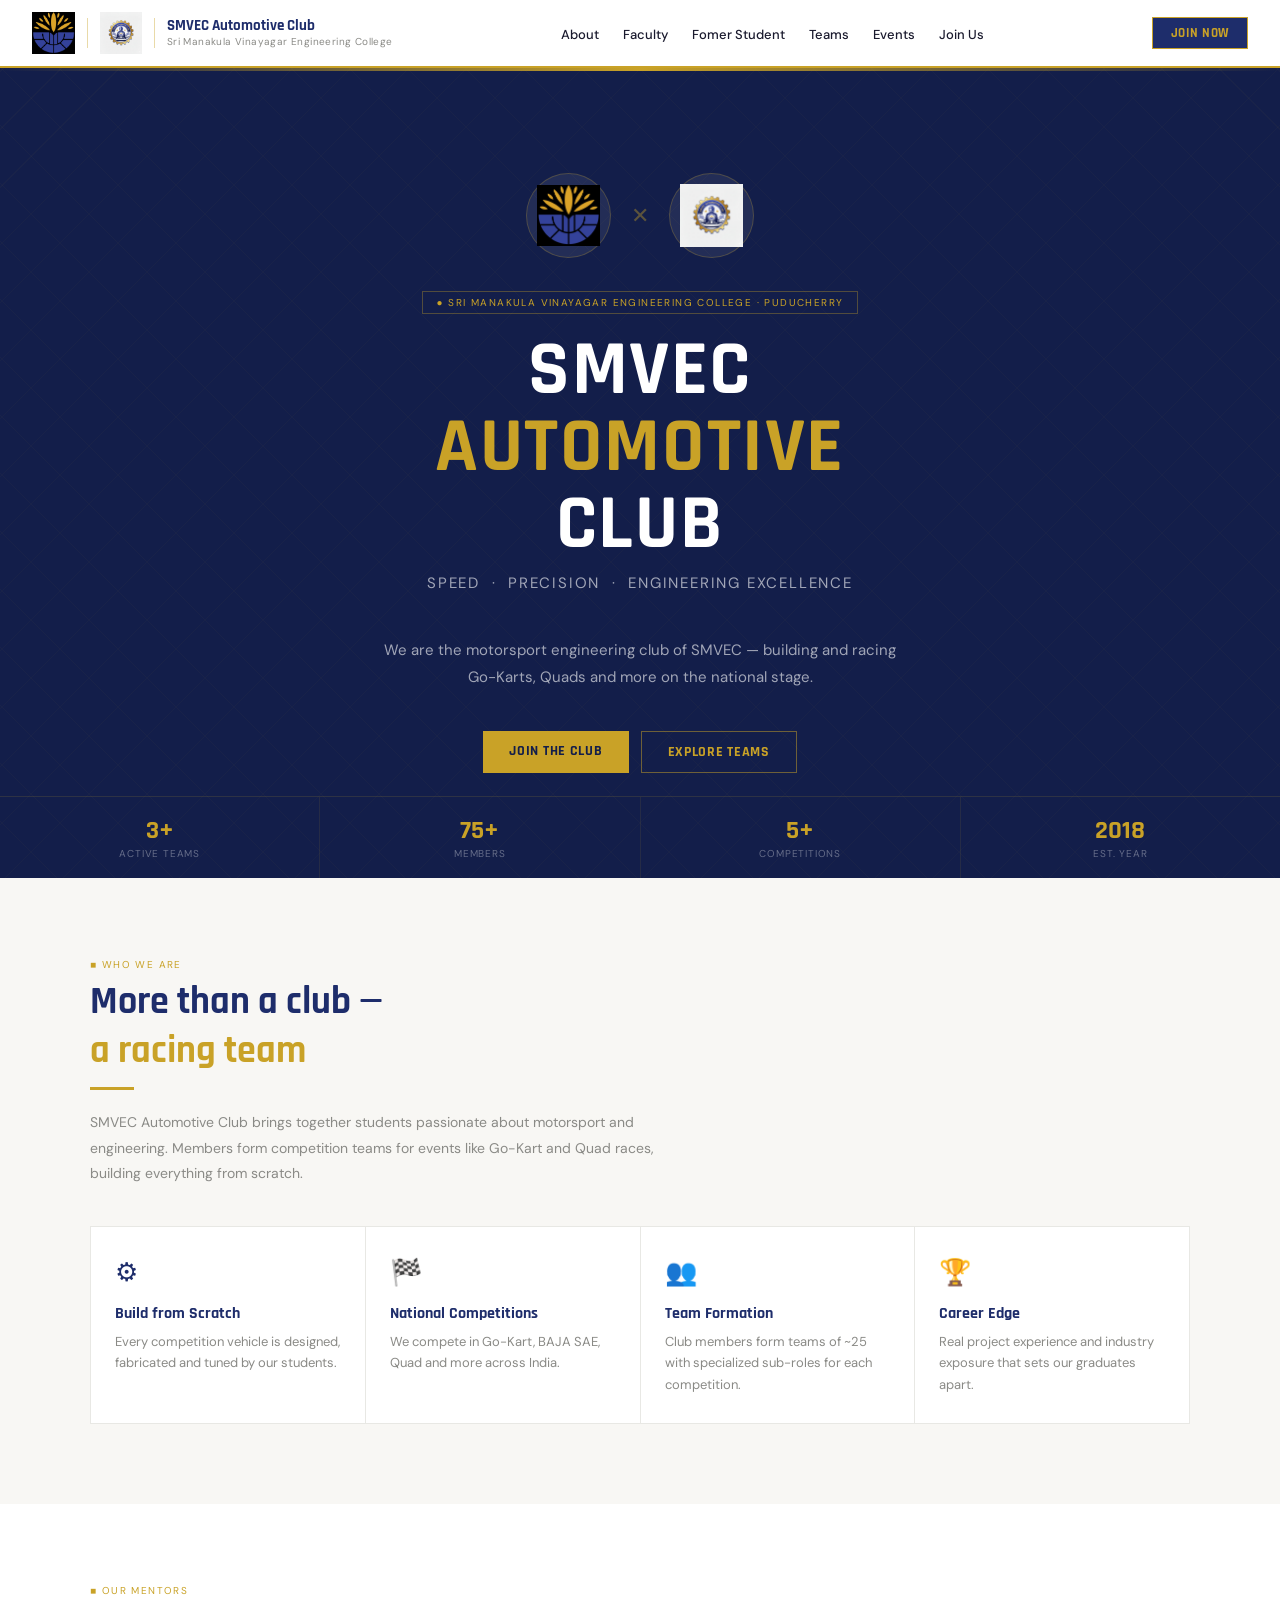
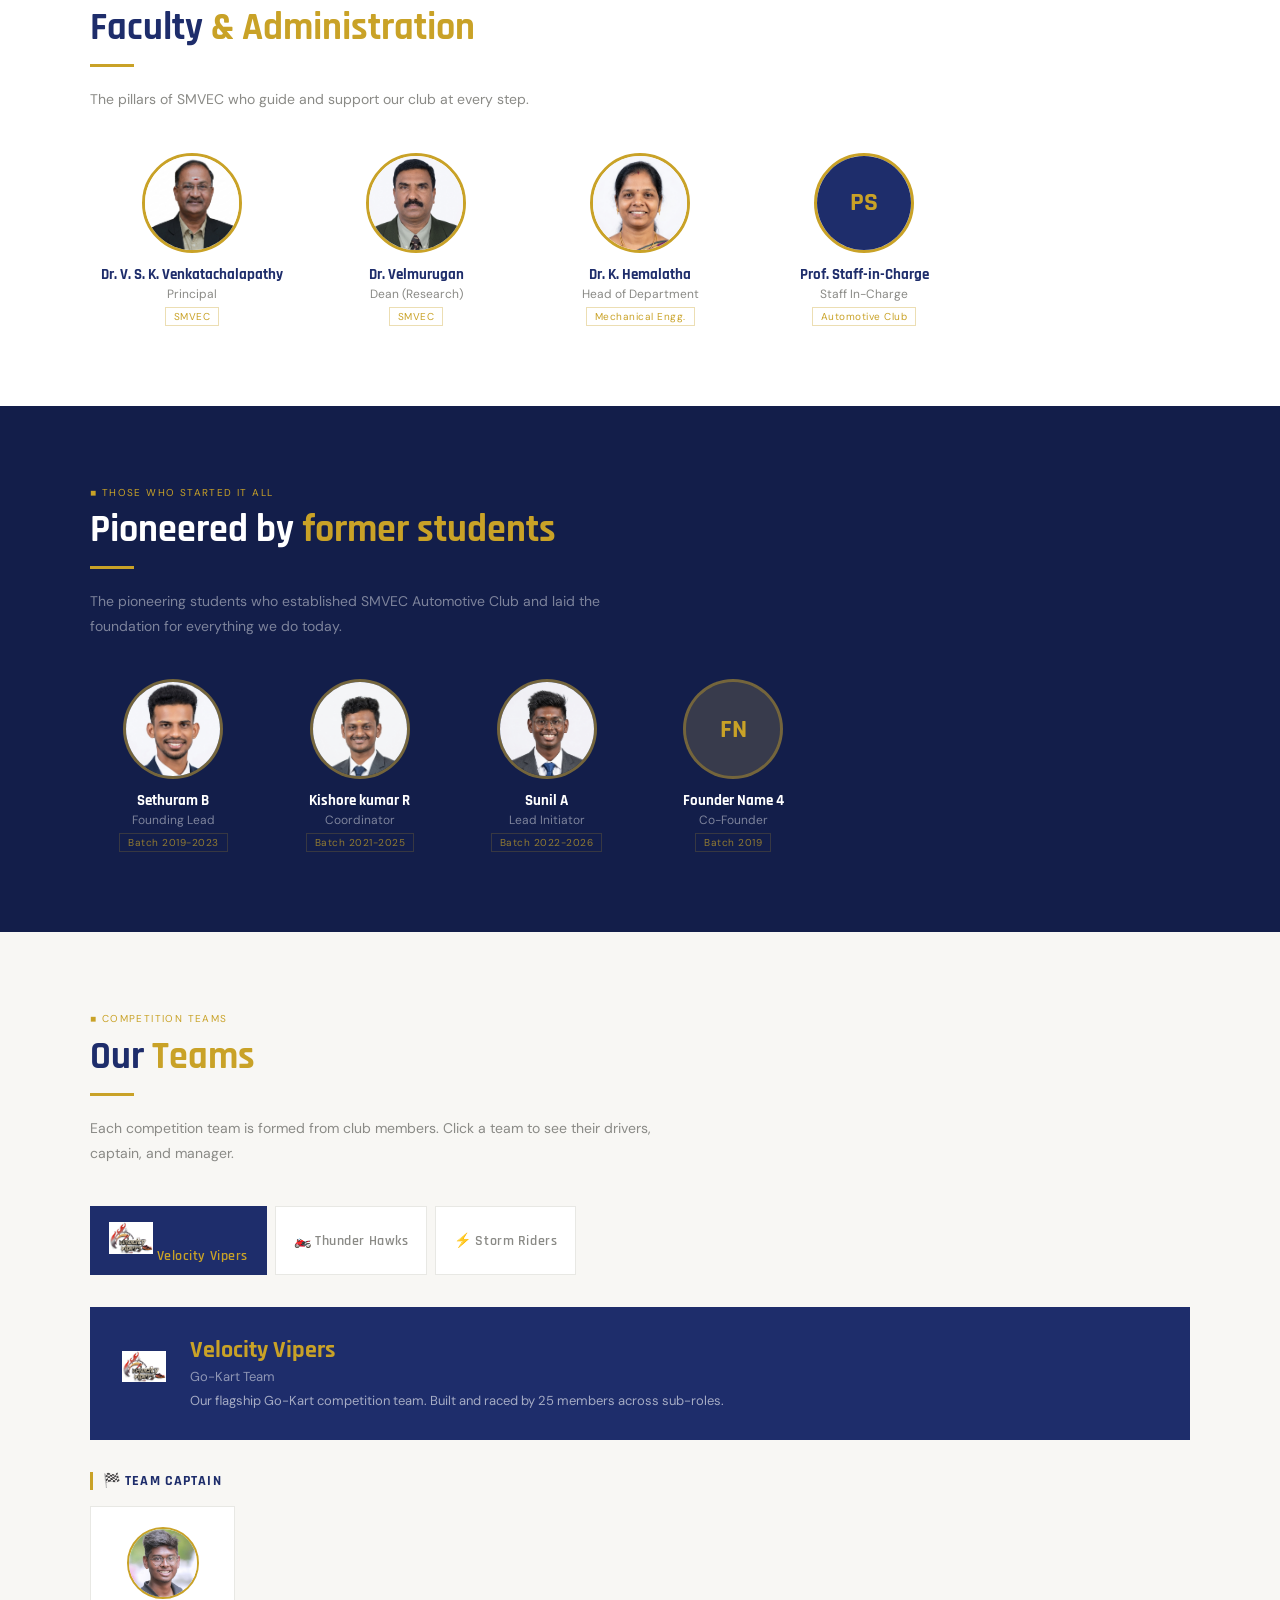
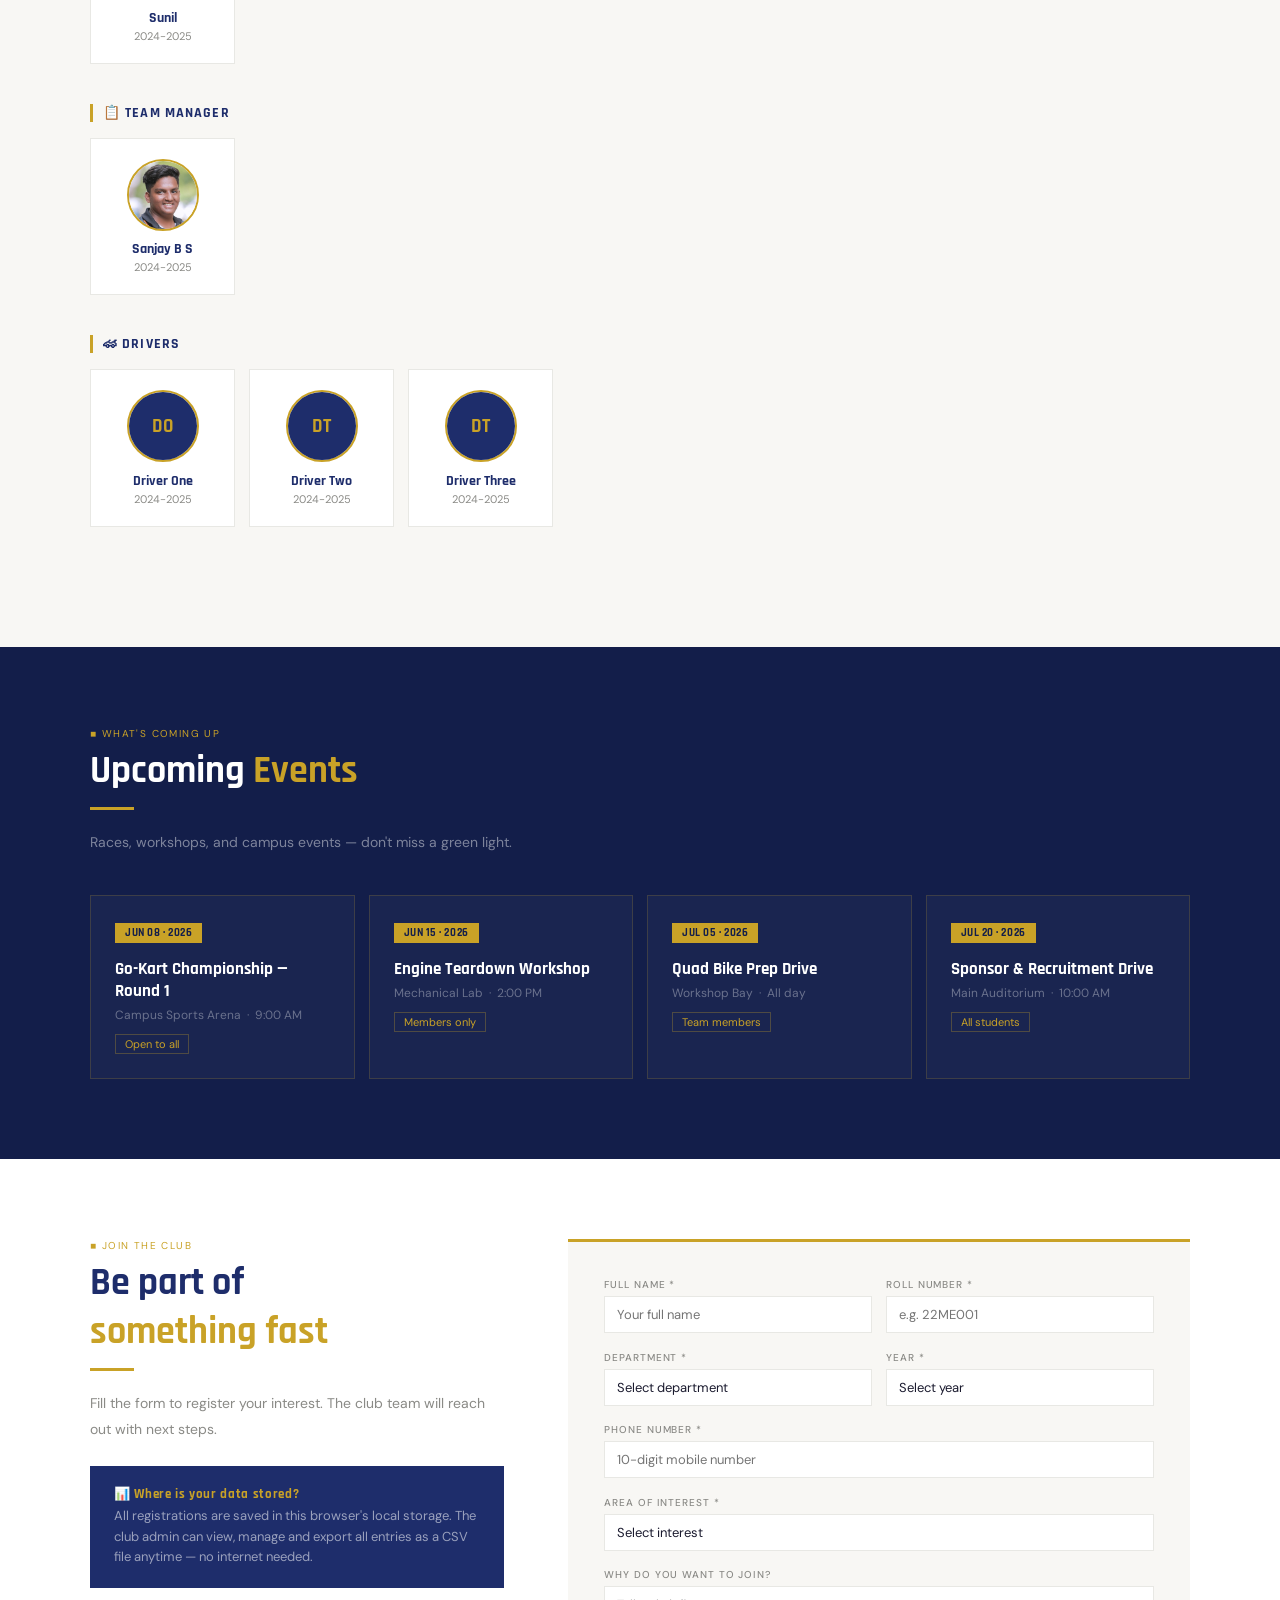
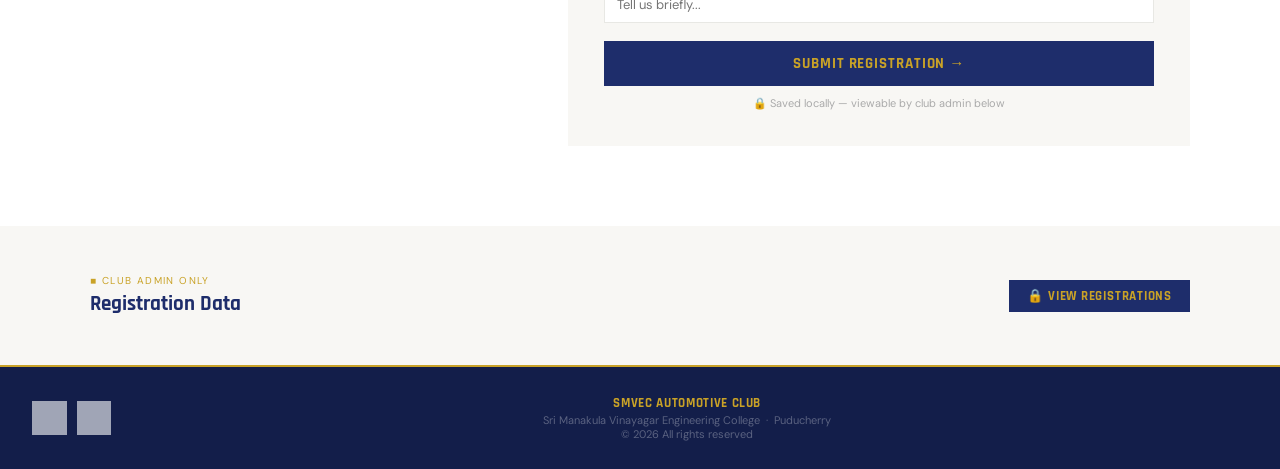
==== index.html.html @ d4c026ae "Add files via upload" ====
<!DOCTYPE html>
<html lang="en">
<head>
<meta charset="UTF-8">
<meta name="viewport" content="width=device-width, initial-scale=1.0">
<title>SMVEC Automotive Club</title>
<link href="https://fonts.googleapis.com/css2?family=Rajdhani:wght@400;500;600;700&family=DM+Sans:wght@300;400;500&display=swap" rel="stylesheet">
<style>
:root {
  --navy: #1E2D6B;
  --navy-dark: #131e4a;
  --navy-light: #2a3d8f;
  --gold: #C9A227;
  --gold-light: #e8bf4a;
  --gold-pale: #fdf6e3;
  --white: #ffffff;
  --off-white: #f8f7f4;
  --gray-light: #e8e8e4;
  --gray-mid: #8a8a86;
  --text: #1a1a2e;
}
*{margin:0;padding:0;box-sizing:border-box;}
html{scroll-behavior:smooth;}
body{font-family:'DM Sans',sans-serif;background:var(--white);color:var(--text);overflow-x:hidden;}

/* NAV */
nav{
  position:fixed;top:0;left:0;right:0;z-index:1000;
  background:rgba(255,255,255,0.97);
  border-bottom:2px solid var(--gold);
  padding:0 2rem;
  display:flex;align-items:center;justify-content:space-between;
  height:68px;backdrop-filter:blur(8px);
}
.nav-left{display:flex;align-items:center;gap:12px;}
.nav-left img{height:42px;width:auto;object-fit:contain;}
.nav-sep{width:1px;height:30px;background:var(--gold);opacity:0.4;}
.nav-title{display:flex;flex-direction:column;}
.nav-title .cn{font-family:'Rajdhani',sans-serif;font-weight:700;font-size:15px;color:var(--navy);line-height:1.1;}
.nav-title .cc{font-size:10px;color:var(--gray-mid);letter-spacing:0.04em;}
.nav-links{display:flex;gap:1.5rem;list-style:none;}
.nav-links a{font-size:13px;font-weight:500;color:var(--text);text-decoration:none;transition:color 0.2s;}
.nav-links a:hover{color:var(--gold);}
.nav-cta{background:var(--navy);color:var(--gold);border:1px solid var(--gold);padding:7px 18px;font-family:'Rajdhani',sans-serif;font-weight:700;font-size:13px;letter-spacing:0.05em;cursor:pointer;text-decoration:none;transition:all 0.2s;}
.nav-cta:hover{background:var(--gold);color:var(--navy);}

/* HERO */
.hero{margin-top:68px;min-height:90vh;background:var(--navy-dark);position:relative;display:flex;align-items:center;justify-content:center;overflow:hidden;}
.hero-bg{position:absolute;inset:0;background-image:repeating-linear-gradient(45deg,transparent,transparent 40px,rgba(201,162,39,0.03) 40px,rgba(201,162,39,0.03) 41px),repeating-linear-gradient(-45deg,transparent,transparent 40px,rgba(201,162,39,0.03) 40px,rgba(201,162,39,0.03) 41px);}
.hero-topbar{position:absolute;top:0;left:0;right:0;height:3px;background:linear-gradient(90deg,transparent,var(--gold),transparent);}
.hero-content{position:relative;z-index:2;text-align:center;padding:4rem 2rem;max-width:820px;}
.hero-logos{display:flex;align-items:center;justify-content:center;gap:20px;margin-bottom:2rem;}
.hlw{width:85px;height:85px;background:rgba(255,255,255,0.07);border:1px solid rgba(201,162,39,0.25);border-radius:50%;display:flex;align-items:center;justify-content:center;padding:10px;}
.hlw img{width:100%;height:100%;object-fit:contain;}
.hero-x{color:var(--gold);font-size:22px;opacity:0.4;}
.hero-badge{display:inline-block;font-size:10px;letter-spacing:0.14em;color:var(--gold);border:1px solid rgba(201,162,39,0.35);padding:4px 14px;margin-bottom:1.2rem;text-transform:uppercase;}
.hero h1{font-family:'Rajdhani',sans-serif;font-weight:700;font-size:clamp(2.6rem,6vw,5rem);color:var(--white);line-height:1.0;margin-bottom:0.4rem;letter-spacing:0.02em;}
.hero h1 span{color:var(--gold);}
.hero-sub{font-size:12px;color:rgba(255,255,255,0.4);letter-spacing:0.12em;text-transform:uppercase;margin-bottom:1.2rem;}
.hero p{font-size:15px;color:rgba(255,255,255,0.6);line-height:1.8;max-width:540px;margin:0 auto 2.5rem;}
.hero-btns{display:flex;gap:12px;justify-content:center;flex-wrap:wrap;}
.btn-gold{background:var(--gold);color:var(--navy-dark);border:none;padding:11px 26px;font-family:'Rajdhani',sans-serif;font-weight:700;font-size:14px;letter-spacing:0.05em;cursor:pointer;text-decoration:none;display:inline-block;transition:all 0.2s;}
.btn-gold:hover{background:var(--gold-light);transform:translateY(-1px);}
.btn-ghost{background:transparent;color:var(--gold);border:1px solid rgba(201,162,39,0.5);padding:11px 26px;font-family:'Rajdhani',sans-serif;font-weight:700;font-size:14px;letter-spacing:0.05em;cursor:pointer;text-decoration:none;display:inline-block;transition:all 0.2s;}
.btn-ghost:hover{background:rgba(201,162,39,0.08);}
.hero-stats{position:absolute;bottom:0;left:0;right:0;display:flex;border-top:1px solid rgba(201,162,39,0.15);}
.hstat{flex:1;padding:1.1rem;text-align:center;border-right:1px solid rgba(201,162,39,0.1);}
.hstat:last-child{border-right:none;}
.hstat-n{font-family:'Rajdhani',sans-serif;font-weight:700;font-size:26px;color:var(--gold);}
.hstat-l{font-size:10px;color:rgba(255,255,255,0.35);letter-spacing:0.08em;text-transform:uppercase;}

/* COMMON SECTION */
.sec{padding:5rem 2rem;}
.sec-inner{max-width:1100px;margin:0 auto;}
.sec-tag{font-size:10px;letter-spacing:0.14em;text-transform:uppercase;color:var(--gold);margin-bottom:0.4rem;}
.sec-title{font-family:'Rajdhani',sans-serif;font-weight:700;font-size:clamp(1.8rem,3vw,2.5rem);color:var(--navy);margin-bottom:0.75rem;}
.sec-title span{color:var(--gold);}
.sec-line{width:44px;height:3px;background:var(--gold);margin:0.75rem 0 1.25rem;}
.sec-desc{font-size:14px;color:var(--gray-mid);line-height:1.8;max-width:580px;margin-bottom:2.5rem;}

/* ABOUT */
.about-sec{background:var(--off-white);}
.about-grid{display:grid;grid-template-columns:repeat(auto-fit,minmax(210px,1fr));gap:1px;background:var(--gray-light);border:1px solid var(--gray-light);}
.acard{background:var(--white);padding:1.75rem 1.5rem;transition:all 0.25s;cursor:default;}
.acard:hover{background:var(--navy);}
.acard:hover .acard-title{color:var(--gold);}
.acard:hover .acard-desc{color:rgba(255,255,255,0.55);}
.acard:hover .acard-icon{color:var(--gold-light);}
.acard-icon{font-size:26px;margin-bottom:0.9rem;color:var(--navy);transition:color 0.25s;}
.acard-title{font-family:'Rajdhani',sans-serif;font-weight:700;font-size:16px;color:var(--navy);margin-bottom:0.4rem;transition:color 0.25s;}
.acard-desc{font-size:13px;color:var(--gray-mid);line-height:1.65;transition:color 0.25s;}

/* FACULTY */
.faculty-sec{background:var(--white);}
.faculty-grid{display:grid;grid-template-columns:repeat(auto-fill,minmax(170px,1fr));gap:20px;}
.faculty-card{text-align:center;}
.photo-wrap{width:100px;height:100px;border-radius:50%;margin:0 auto 0.75rem;overflow:hidden;border:3px solid var(--gold);background:var(--off-white);display:flex;align-items:center;justify-content:center;position:relative;}
.photo-wrap img{width:100%;height:100%;object-fit:cover;}
.photo-placeholder{width:100%;height:100%;display:flex;align-items:center;justify-content:center;font-family:'Rajdhani',sans-serif;font-weight:700;font-size:26px;color:var(--gold);background:var(--navy);}
.fc-name{font-family:'Rajdhani',sans-serif;font-weight:700;font-size:15px;color:var(--navy);}
.fc-role{font-size:12px;color:var(--gray-mid);margin-top:2px;}
.fc-badge{display:inline-block;font-size:10px;color:var(--gold);border:1px solid rgba(201,162,39,0.35);padding:2px 8px;margin-top:5px;letter-spacing:0.05em;}

/* FOUNDERS */
.founders-sec{background:var(--navy-dark);}
.founders-sec .sec-title{color:var(--white);}
.founders-sec .sec-desc{color:rgba(255,255,255,0.45);}
.founders-grid{display:grid;grid-template-columns:repeat(auto-fill,minmax(150px,1fr));gap:20px;}
.founder-card{text-align:center;}
.founder-card .photo-wrap{border-color:rgba(201,162,39,0.5);background:rgba(255,255,255,0.05);}
.founder-card .photo-placeholder{background:rgba(201,162,39,0.15);color:var(--gold);}
.founder-card .fc-name{color:var(--white);}
.founder-card .fc-role{color:rgba(255,255,255,0.45);}
.founder-card .fc-badge{color:rgba(201,162,39,0.7);border-color:rgba(201,162,39,0.2);}

/* TEAMS */
.teams-sec{background:var(--off-white);}
.comp-tabs{display:flex;gap:8px;margin-bottom:2rem;flex-wrap:wrap;}
.comp-tab{padding:9px 18px;font-family:'Rajdhani',sans-serif;font-weight:600;font-size:14px;letter-spacing:0.04em;cursor:pointer;border:1px solid var(--gray-light);background:var(--white);color:var(--gray-mid);transition:all 0.2s;}
.comp-tab.active{background:var(--navy);color:var(--gold);border-color:var(--navy);}
.comp-tab:hover:not(.active){border-color:var(--gold);color:var(--navy);}
.comp-panel{display:none;}
.comp-panel.active{display:block;}
.comp-header{background:var(--navy);padding:1.75rem 2rem;margin-bottom:2rem;display:flex;align-items:center;gap:1.5rem;flex-wrap:wrap;}
.comp-header-icon{font-size:42px;}
.comp-header-info .comp-name{font-family:'Rajdhani',sans-serif;font-weight:700;font-size:24px;color:var(--gold);}
.comp-header-info .comp-type{font-size:13px;color:rgba(255,255,255,0.5);margin-top:3px;}
.comp-header-info .comp-desc{font-size:13px;color:rgba(255,255,255,0.6);margin-top:6px;max-width:580px;line-height:1.6;}
.subteam-section{margin-bottom:2.5rem;}
.subteam-label{font-family:'Rajdhani',sans-serif;font-weight:700;font-size:14px;letter-spacing:0.08em;text-transform:uppercase;color:var(--navy);border-left:3px solid var(--gold);padding-left:10px;margin-bottom:1rem;}
.members-grid{display:grid;grid-template-columns:repeat(auto-fill,minmax(140px,1fr));gap:14px;}
.mcard{background:var(--white);border:1px solid var(--gray-light);padding:1.25rem 1rem;text-align:center;transition:all 0.2s;}
.mcard:hover{border-color:var(--gold);transform:translateY(-2px);box-shadow:0 4px 14px rgba(201,162,39,0.1);}
.mcard .photo-wrap{width:72px;height:72px;border-width:2px;}
.mcard .photo-placeholder{font-size:20px;}
.mcard .fc-name{font-size:14px;}
.mcard .fc-role{font-size:11px;}
.mcard .fc-badge{font-size:10px;padding:2px 6px;}

/* EVENTS */
.events-sec{background:var(--navy-dark);}
.events-sec .sec-title{color:var(--white);}
.events-sec .sec-desc{color:rgba(255,255,255,0.45);}
.events-grid{display:grid;grid-template-columns:repeat(auto-fit,minmax(260px,1fr));gap:14px;}
.ecard{border:1px solid rgba(201,162,39,0.2);padding:1.5rem;background:rgba(255,255,255,0.03);transition:all 0.2s;}
.ecard:hover{border-color:var(--gold);background:rgba(201,162,39,0.05);}
.edate{display:inline-block;background:var(--gold);color:var(--navy-dark);font-family:'Rajdhani',sans-serif;font-weight:700;font-size:11px;padding:3px 10px;letter-spacing:0.05em;margin-bottom:0.9rem;}
.etitle{font-family:'Rajdhani',sans-serif;font-weight:700;font-size:17px;color:var(--white);margin-bottom:0.3rem;}
.emeta{font-size:12px;color:rgba(255,255,255,0.35);margin-bottom:0.6rem;}
.etag{font-size:11px;color:var(--gold);border:1px solid rgba(201,162,39,0.3);padding:2px 9px;display:inline-block;}

/* REGISTER */
.reg-sec{background:var(--white);}
.reg-wrap{display:grid;grid-template-columns:1fr 1.5fr;gap:4rem;align-items:start;}
.reg-info .sec-title{color:var(--navy);}
.reg-note{background:var(--navy);padding:1.25rem 1.5rem;margin-top:1.5rem;}
.reg-note strong{font-family:'Rajdhani',sans-serif;font-size:13px;color:var(--gold);display:block;letter-spacing:0.05em;margin-bottom:4px;}
.reg-note p{font-size:13px;color:rgba(255,255,255,0.55);margin:0;line-height:1.6;}
.form-card{background:var(--off-white);padding:2.25rem;border-top:3px solid var(--gold);}
.frow{display:grid;grid-template-columns:1fr 1fr;gap:14px;}
.fg{margin-bottom:1.1rem;}
.flabel{font-size:10px;font-weight:500;letter-spacing:0.09em;text-transform:uppercase;color:var(--gray-mid);display:block;margin-bottom:5px;}
.finput,.fselect{width:100%;padding:9px 12px;border:1px solid var(--gray-light);background:var(--white);font-size:13px;color:var(--text);font-family:'DM Sans',sans-serif;outline:none;transition:border-color 0.2s;appearance:none;border-radius:0;}
.finput:focus,.fselect:focus{border-color:var(--gold);}
.fsub{width:100%;padding:13px;background:var(--navy);color:var(--gold);border:none;font-family:'Rajdhani',sans-serif;font-weight:700;font-size:15px;letter-spacing:0.06em;cursor:pointer;transition:all 0.2s;}
.fsub:hover{background:var(--gold);color:var(--navy);}
.fsub:disabled{opacity:0.5;cursor:not-allowed;}
.fsuccess{display:none;text-align:center;padding:2.5rem 1.5rem;background:#f0faf4;border:1px solid #b8e5cc;}
.fsuccess .ck{font-size:44px;margin-bottom:0.5rem;}
.fsuccess h3{font-family:'Rajdhani',sans-serif;font-weight:700;font-size:22px;color:#1a6b3a;}
.fsuccess p{font-size:13px;color:#3a8a54;margin-top:5px;}

/* ADMIN PANEL */
.admin-sec{background:var(--off-white);padding:3rem 2rem;}
.admin-inner{max-width:1100px;margin:0 auto;}
.admin-toggle{font-family:'Rajdhani',sans-serif;font-weight:700;font-size:13px;letter-spacing:0.06em;background:var(--navy);color:var(--gold);border:none;padding:8px 18px;cursor:pointer;}
.admin-panel{display:none;margin-top:1.5rem;}
.admin-panel.open{display:block;}
.reg-table{width:100%;border-collapse:collapse;font-size:13px;background:var(--white);}
.reg-table th{background:var(--navy);color:var(--gold);font-family:'Rajdhani',sans-serif;font-weight:700;font-size:12px;letter-spacing:0.07em;padding:10px 12px;text-align:left;}
.reg-table td{padding:9px 12px;border-bottom:1px solid var(--gray-light);color:var(--text);vertical-align:top;}
.reg-table tr:hover td{background:var(--gold-pale);}
.admin-actions{display:flex;gap:10px;margin-bottom:1rem;flex-wrap:wrap;}
.admin-btn{font-family:'Rajdhani',sans-serif;font-weight:700;font-size:12px;letter-spacing:0.06em;padding:7px 16px;border:none;cursor:pointer;}
.admin-btn.clear{background:#c0392b;color:#fff;}
.admin-btn.export{background:var(--navy);color:var(--gold);}
.admin-empty{text-align:center;padding:2rem;color:var(--gray-mid);font-size:14px;}

/* FOOTER */
footer{background:var(--navy-dark);border-top:2px solid var(--gold);padding:1.75rem 2rem;display:flex;align-items:center;justify-content:space-between;flex-wrap:wrap;gap:1rem;}
.footer-logos{display:flex;align-items:center;gap:10px;}
.footer-logos img{height:34px;object-fit:contain;filter:brightness(0) invert(1);opacity:0.6;}
.footer-text{font-size:11px;color:rgba(255,255,255,0.3);text-align:center;flex:1;}
.footer-text strong{color:var(--gold);font-family:'Rajdhani',sans-serif;font-size:13px;letter-spacing:0.05em;display:block;margin-bottom:2px;}

@media(max-width:768px){
  .nav-links{display:none;}
  .reg-wrap{grid-template-columns:1fr;gap:2rem;}
  .frow{grid-template-columns:1fr;}
  .hero-stats{position:static;flex-wrap:wrap;}
  .hstat{flex:1 1 50%;}
}
</style>
</head>
<body>

<!-- NAV -->
<nav>
  <div class="nav-left">
    <img src="[data-uri]" alt="SMVEC">
    <div class="nav-sep"></div>
    <img src="[data-uri]" alt="Club">
    <div class="nav-sep"></div>
    <div class="nav-title">
      <span class="cn">SMVEC Automotive Club</span>
      <span class="cc">Sri Manakula Vinayagar Engineering College</span>
    </div>
  </div>
  <ul class="nav-links">
    <li><a href="#about">About</a></li>
    <li><a href="#faculty">Faculty</a></li>
    <li><a href="#founders">Fomer Student</a></li>
    <li><a href="#teams">Teams</a></li>
    <li><a href="#events">Events</a></li>
    <li><a href="#register">Join Us</a></li>
  </ul>
  <a href="#register" class="nav-cta">JOIN NOW</a>
</nav>

<!-- HERO -->
<section class="hero" id="home">
  <div class="hero-bg"></div>
  <div class="hero-topbar"></div>
  <div class="hero-content">
    <div class="hero-logos">
      <div class="hlw"><img src="[data-uri]" alt="SMVEC"></div>
      <span class="hero-x">&#10005;</span>
      <div class="hlw"><img src="[data-uri]" alt="Club"></div>
    </div>
    <div class="hero-badge">&#9679; Sri Manakula Vinayagar Engineering College · Puducherry</div>
    <h1>SMVEC<br><span>AUTOMOTIVE</span><br>CLUB</h1>
    <p class="hero-sub">Speed &nbsp;·&nbsp; Precision &nbsp;·&nbsp; Engineering Excellence</p>
    <p>We are the motorsport engineering club of SMVEC — building and racing Go-Karts, Quads and more on the national stage.</p>
    <div class="hero-btns">
      <a href="#register" class="btn-gold">JOIN THE CLUB</a>
      <a href="#teams" class="btn-ghost">EXPLORE TEAMS</a>
    </div>
  </div>
  <div class="hero-stats">
    <div class="hstat"><div class="hstat-n">3+</div><div class="hstat-l">Active Teams</div></div>
    <div class="hstat"><div class="hstat-n">75+</div><div class="hstat-l">Members</div></div>
    <div class="hstat"><div class="hstat-n">5+</div><div class="hstat-l">Competitions</div></div>
    <div class="hstat"><div class="hstat-n">2018</div><div class="hstat-l">Est. Year</div></div>
  </div>
</section>

<!-- ABOUT -->
<section class="sec about-sec" id="about">
  <div class="sec-inner">
    <div class="sec-tag">&#9632; Who we are</div>
    <h2 class="sec-title">More than a club —<br><span>a racing team</span></h2>
    <div class="sec-line"></div>
    <p class="sec-desc">SMVEC Automotive Club brings together students passionate about motorsport and engineering. Members form competition teams for events like Go-Kart and Quad races, building everything from scratch.</p>
    <div class="about-grid">
      <div class="acard"><div class="acard-icon">&#9881;</div><div class="acard-title">Build from Scratch</div><div class="acard-desc">Every competition vehicle is designed, fabricated and tuned by our students.</div></div>
      <div class="acard"><div class="acard-icon">&#127937;</div><div class="acard-title">National Competitions</div><div class="acard-desc">We compete in Go-Kart, BAJA SAE, Quad and more across India.</div></div>
      <div class="acard"><div class="acard-icon">&#128101;</div><div class="acard-title">Team Formation</div><div class="acard-desc">Club members form teams of ~25 with specialized sub-roles for each competition.</div></div>
      <div class="acard"><div class="acard-icon">&#127942;</div><div class="acard-title">Career Edge</div><div class="acard-desc">Real project experience and industry exposure that sets our graduates apart.</div></div>
    </div>
  </div>
</section>

<!-- FACULTY -->
<section class="sec faculty-sec" id="faculty">
  <div class="sec-inner">
    <div class="sec-tag">&#9632; Our mentors</div>
    <h2 class="sec-title">Faculty <span>& Administration</span></h2>
    <div class="sec-line"></div>
    <p class="sec-desc">The pillars of SMVEC who guide and support our club at every step.</p>
    <div class="faculty-grid" id="faculty-grid"></div>
  </div>
</section>

<!-- FOUNDERS -->
<section class="sec founders-sec" id="founders">
  <div class="sec-inner">
    <div class="sec-tag">&#9632; Those who started it all</div>
    <h2 class="sec-title">Pioneered by  <span>former students</span></h2>
    <div class="sec-line"></div>
    <p class="sec-desc">The pioneering students who established SMVEC Automotive Club and laid the foundation for everything we do today.</p>
    <div class="founders-grid" id="founders-grid"></div>
  </div>
</section>

<!-- TEAMS -->
<section class="sec teams-sec" id="teams">
  <div class="sec-inner">
    <div class="sec-tag">&#9632; Competition teams</div>
    <h2 class="sec-title">Our <span>Teams</span></h2>
    <div class="sec-line"></div>
    <p class="sec-desc">Each competition team is formed from club members. Click a team to see their drivers, captain, and manager.</p>
    <div class="comp-tabs" id="comp-tabs"></div>
    <div id="comp-panels"></div>
  </div>
</section>

<!-- EVENTS -->
<section class="sec events-sec" id="events">
  <div class="sec-inner">
    <div class="sec-tag">&#9632; What's coming up</div>
    <h2 class="sec-title">Upcoming <span>Events</span></h2>
    <div class="sec-line"></div>
    <p class="sec-desc">Races, workshops, and campus events — don't miss a green light.</p>
    <div class="events-grid">
      <div class="ecard"><div class="edate">JUN 08 · 2026</div><div class="etitle">Go-Kart Championship — Round 1</div><div class="emeta">Campus Sports Arena &nbsp;·&nbsp; 9:00 AM</div><span class="etag">Open to all</span></div>
      <div class="ecard"><div class="edate">JUN 15 · 2026</div><div class="etitle">Engine Teardown Workshop</div><div class="emeta">Mechanical Lab &nbsp;·&nbsp; 2:00 PM</div><span class="etag">Members only</span></div>
      <div class="ecard"><div class="edate">JUL 05 · 2026</div><div class="etitle">Quad Bike Prep Drive</div><div class="emeta">Workshop Bay &nbsp;·&nbsp; All day</div><span class="etag">Team members</span></div>
      <div class="ecard"><div class="edate">JUL 20 · 2026</div><div class="etitle">Sponsor &amp; Recruitment Drive</div><div class="emeta">Main Auditorium &nbsp;·&nbsp; 10:00 AM</div><span class="etag">All students</span></div>
    </div>
  </div>
</section>

<!-- REGISTER -->
<section class="sec reg-sec" id="register">
  <div class="sec-inner">
    <div class="reg-wrap">
      <div class="reg-info">
        <div class="sec-tag">&#9632; Join the club</div>
        <h2 class="sec-title">Be part of<br><span>something fast</span></h2>
        <div class="sec-line"></div>
        <p class="sec-desc" style="margin-bottom:0">Fill the form to register your interest. The club team will reach out with next steps.</p>
        <div class="reg-note">
          <strong>&#128202; Where is your data stored?</strong>
          <p>All registrations are saved in this browser's local storage. The club admin can view, manage and export all entries as a CSV file anytime — no internet needed.</p>
        </div>
      </div>
      <div class="form-card">
        <div id="form-area">
          <div class="frow">
            <div class="fg"><label class="flabel">Full Name *</label><input type="text" class="finput" id="f-name" placeholder="Your full name"></div>
            <div class="fg"><label class="flabel">Roll Number *</label><input type="text" class="finput" id="f-roll" placeholder="e.g. 22ME001"></div>
          </div>
          <div class="frow">
            <div class="fg"><label class="flabel">Department *</label>
              <select class="fselect" id="f-dept">
                <option value="">Select department</option>
                <option>Mechanical Engineering</option>
                <option>Electronics &amp; Communication</option>
                <option>Computer Science</option>
                <option>Electrical Engineering</option>
                <option>Civil Engineering</option>
                <option>Other</option>
              </select>
            </div>
            <div class="fg"><label class="flabel">Year *</label>
              <select class="fselect" id="f-year">
                <option value="">Select year</option>
                <option>1st Year</option><option>2nd Year</option><option>3rd Year</option><option>4th Year</option>
              </select>
            </div>
          </div>
          <div class="fg"><label class="flabel">Phone Number *</label><input type="tel" class="finput" id="f-phone" placeholder="10-digit mobile number"></div>
          <div class="fg"><label class="flabel">Area of Interest *</label>
            <select class="fselect" id="f-interest">
              <option value="">Select interest</option>
              <option>Driving / Racing</option>
              <option>Engine &amp; Mechanical</option>
              <option>Suspension &amp; Chassis</option>
              <option>Electronics</option>
              <option>Design &amp; Aerodynamics</option>
              <option>Management &amp; Media</option>
            </select>
          </div>
          <div class="fg"><label class="flabel">Why do you want to join?</label><input type="text" class="finput" id="f-why" placeholder="Tell us briefly..."></div>
          <button class="fsub" id="submit-btn" onclick="submitForm()">SUBMIT REGISTRATION &#8594;</button>
          <p style="font-size:11px;color:#aaa;text-align:center;margin-top:10px;">&#128274; Saved locally — viewable by club admin below</p>
        </div>
        <div class="fsuccess" id="form-success">
          <div class="ck">&#9989;</div>
          <h3>Registration Received!</h3>
          <p>We'll contact you soon. Welcome to SMVEC Automotive Club!</p>
          <button class="btn-gold" style="margin-top:1rem;border:none;cursor:pointer;" onclick="resetForm()">Register Another</button>
        </div>
      </div>
    </div>
  </div>
</section>

<!-- ADMIN -->
<section class="admin-sec" id="admin">
  <div class="admin-inner">
    <div style="display:flex;align-items:center;justify-content:space-between;flex-wrap:wrap;gap:1rem;">
      <div>
        <div class="sec-tag" style="margin-bottom:4px;">&#9632; Club admin only</div>
        <h3 style="font-family:'Rajdhani',sans-serif;font-weight:700;font-size:1.3rem;color:var(--navy);">Registration Data</h3>
      </div>
      <button class="admin-toggle" onclick="toggleAdmin()">&#128274; VIEW REGISTRATIONS</button>
    </div>
    <div class="admin-panel" id="admin-panel">
      <div class="admin-actions">
        <button class="admin-btn export" onclick="exportCSV()">&#8659; EXPORT AS CSV</button>
        <button class="admin-btn clear" onclick="clearData()">&#128465; CLEAR ALL DATA</button>
      </div>
      <div id="reg-table-wrap"></div>
    </div>
  </div>
</section>

<!-- FOOTER -->
<footer>
  <div class="footer-logos">
    <img src="[data-uri]" alt="SMVEC">
    <img src="[data-uri]" alt="Club">
  </div>
  <div class="footer-text">
    <strong>SMVEC AUTOMOTIVE CLUB</strong>
    Sri Manakula Vinayagar Engineering College &nbsp;·&nbsp; Puducherry<br>
    &copy; 2026 All rights reserved
  </div>
</footer>

<script>
// ============================================================
// ✏️  EDIT ALL YOUR DATA HERE — no coding knowledge needed
// ============================================================

// --- FACULTY (add photo URLs or leave photo:"" for initials) ---
const FACULTY = [
  { name:"Dr. V. S. K. Venkatachalapathy",    role:"Principal",         dept:"SMVEC",              photo:"principal.png" },
  { name:"Dr. Velmurugan",         role:"Dean (Research)",  dept:"SMVEC",              photo:"dean.png" },
  { name:"Dr. K. Hemalatha",          role:"Head of Department",dept:"Mechanical Engg.",   photo:"hod.png" },
  { name:"Prof. Staff-in-Charge", role:"Staff In-Charge",   dept:"Automotive Club",    photo:"" },
];

// --- FOUNDERS (students who started the club) ---
const FOUNDERS = [
  { name:"Sethuram B", role:"Founding Lead", batch:"Batch 2019-2023", photo:"sethuram.png" },
  { name:"Kishore kumar R", role:"Coordinator", batch:"Batch 2021-2025", photo:"kishore.png" },
  { name:"Sunil A", role:"Lead Initiator", batch:"Batch 2022-2026", photo:"sunil.png" },
  { name:"Founder Name 4", role:"Co-Founder", batch:"Batch 2019", photo:"" },
];

// --- COMPETITION TEAMS ---
// Each team has: name, type (competition), icon (emoji), description
// Sub-roles: captain (1 person), manager (1 person), drivers (array)
const TEAMS = [
  {
    id: "vipers",
    name: "Velocity Vipers",
    type: "Go-Kart Team",
    icon: "<img src='VV.jpg' style='width:44px;height:44px;object-fit:contain;'>",
    desc: "Our flagship Go-Kart competition team. Built and raced by 25 members across sub-roles.",
    captain:  { name:"Sunil",  roll:"2024-2025", photo:"sunil.jpeg" },
    manager:  { name:"Sanjay B S",  roll:"2024-2025", photo:"sanjay.jpeg" },
    drivers: [
      { name:"Driver One",   roll:"2024-2025", photo:"" },
      { name:"Driver Two",   roll:"2024-2025", photo:"" },
      { name:"Driver Three", roll:"2024-2025", photo:"" },
    ],
  },
  {
    id: "thunder",
    name: "Thunder Hawks",
    type: "Quad Bike Team",
    icon: "🏍️",
    desc: "Our Quad Bike competition team competing in off-road national championships.",
    captain:  { name:"Captain Name",  roll:"22ME010", photo:"" },
    manager:  { name:"Manager Name",  roll:"22ME011", photo:"" },
    drivers: [
      { name:"Driver One",   roll:"22ME012", photo:"" },
      { name:"Driver Two",   roll:"23ME013", photo:"" },
    ],
  },
  {
    id: "storm",
    name: "Storm Riders",
    type: "Go-Kart Team",
    icon: "⚡",
    desc: "Our second Go-Kart team, developed from top-performing junior members.",
    captain:  { name:"Captain Name",  roll:"23ME020", photo:"" },
    manager:  { name:"Manager Name",  roll:"23ME021", photo:"" },
    drivers: [
      { name:"Driver One",   roll:"23ME022", photo:"" },
      { name:"Driver Two",   roll:"23ME023", photo:"" },
    ],
  },
];

// ============================================================
// 🔧  ENGINE — do not edit below unless you know JS
// ============================================================

function initials(n){ return n.split(' ').map(w=>w[0]).join('').substring(0,2).toUpperCase(); }

function photoCard(p, size){
  const s = size||100;
  if(p.photo) return `<img src="${p.photo}" alt="${p.name}" style="width:100%;height:100%;object-fit:cover;">`;
  return `<div class="photo-placeholder" style="font-size:${Math.round(s*0.26)}px">${initials(p.name)}</div>`;
}

function renderFaculty(){
  document.getElementById('faculty-grid').innerHTML = FACULTY.map(f=>`
    <div class="faculty-card">
      <div class="photo-wrap">${photoCard(f,100)}</div>
      <div class="fc-name">${f.name}</div>
      <div class="fc-role">${f.role}</div>
      <span class="fc-badge">${f.dept}</span>
    </div>`).join('');
}

function renderFounders(){
  document.getElementById('founders-grid').innerHTML = FOUNDERS.map(f=>`
    <div class="founder-card">
      <div class="photo-wrap">${photoCard(f,100)}</div>
      <div class="fc-name">${f.name}</div>
      <div class="fc-role">${f.role}</div>
      <span class="fc-badge">${f.batch}</span>
    </div>`).join('');
}

function memberCard(m){
  return `<div class="mcard">
    <div class="photo-wrap" style="width:72px;height:72px;margin:0 auto 0.6rem;">${photoCard(m,72)}</div>
    <div class="fc-name">${m.name}</div>
    <div class="fc-role">${m.roll}</div>
  </div>`;
}

function renderTeams(){
  const tabsEl = document.getElementById('comp-tabs');
  const panelsEl = document.getElementById('comp-panels');
  tabsEl.innerHTML = TEAMS.map((t,i)=>`
    <button class="comp-tab${i===0?' active':''}" onclick="showTeam('${t.id}',this)">${t.icon} ${t.name}</button>`).join('');
  panelsEl.innerHTML = TEAMS.map((t,i)=>`
    <div class="comp-panel${i===0?' active':''}" id="panel-${t.id}">
      <div class="comp-header">
        <div style="font-size:44px;">${t.icon}</div>
        <div class="comp-header-info">
          <div class="comp-name">${t.name}</div>
          <div class="comp-type">${t.type}</div>
          <div class="comp-desc">${t.desc}</div>
        </div>
      </div>
      <div class="subteam-section">
        <div class="subteam-label">&#127937; Team Captain</div>
        <div class="members-grid">${memberCard(t.captain)}</div>
      </div>
      <div class="subteam-section">
        <div class="subteam-label">&#128203; Team Manager</div>
        <div class="members-grid">${memberCard(t.manager)}</div>
      </div>
      <div class="subteam-section">
        <div class="subteam-label">&#127950; Drivers</div>
        <div class="members-grid">${t.drivers.map(memberCard).join('')}</div>
      </div>
    </div>`).join('');
}

function showTeam(id, btn){
  document.querySelectorAll('.comp-panel').forEach(p=>p.classList.remove('active'));
  document.querySelectorAll('.comp-tab').forEach(t=>t.classList.remove('active'));
  document.getElementById('panel-'+id).classList.add('active');
  btn.classList.add('active');
}

// --- REGISTRATION ---
function submitForm(){
  const name=document.getElementById('f-name').value.trim();
  const roll=document.getElementById('f-roll').value.trim();
  const dept=document.getElementById('f-dept').value;
  const year=document.getElementById('f-year').value;
  const phone=document.getElementById('f-phone').value.trim();
  const interest=document.getElementById('f-interest').value;
  const why=document.getElementById('f-why').value.trim();
  if(!name||!roll||!dept||!year||!phone||!interest){ alert('Please fill all required fields.'); return; }
  const btn=document.getElementById('submit-btn');
  btn.disabled=true; btn.textContent='Saving...';
  const entry={ name,roll,dept,year,phone,interest,why,time:new Date().toLocaleString('en-IN') };
  const saved=JSON.parse(localStorage.getItem('smvec_regs')||'[]');
  saved.push(entry);
  localStorage.setItem('smvec_regs',JSON.stringify(saved));
  setTimeout(()=>{
    document.getElementById('form-area').style.display='none';
    document.getElementById('form-success').style.display='block';
  },600);
}

function resetForm(){
  ['f-name','f-roll','f-phone','f-why'].forEach(id=>document.getElementById(id).value='');
  ['f-dept','f-year','f-interest'].forEach(id=>document.getElementById(id).value='');
  document.getElementById('form-area').style.display='block';
  document.getElementById('form-success').style.display='none';
  document.getElementById('submit-btn').disabled=false;
  document.getElementById('submit-btn').textContent='SUBMIT REGISTRATION →';
}

// --- ADMIN PANEL ---
function toggleAdmin(){
  const panel=document.getElementById('admin-panel');
  panel.classList.toggle('open');
  if(panel.classList.contains('open')) renderTable();
}

function renderTable(){
  const data=JSON.parse(localStorage.getItem('smvec_regs')||'[]');
  const wrap=document.getElementById('reg-table-wrap');
  if(!data.length){ wrap.innerHTML='<div class="admin-empty">No registrations yet.</div>'; return; }
  wrap.innerHTML=`<p style="font-size:13px;color:var(--gray-mid);margin-bottom:0.75rem;">Total: <strong>${data.length}</strong> registrations</p>
  <div style="overflow-x:auto;"><table class="reg-table">
    <thead><tr><th>#</th><th>Name</th><th>Roll No</th><th>Dept</th><th>Year</th><th>Phone</th><th>Interest</th><th>Why</th><th>Time</th></tr></thead>
    <tbody>${data.map((r,i)=>`<tr><td>${i+1}</td><td>${r.name}</td><td>${r.roll}</td><td>${r.dept}</td><td>${r.year}</td><td>${r.phone}</td><td>${r.interest}</td><td>${r.why||'—'}</td><td>${r.time}</td></tr>`).join('')}</tbody>
  </table></div>`;
}

function exportCSV(){
  const data=JSON.parse(localStorage.getItem('smvec_regs')||'[]');
  if(!data.length){ alert('No data to export.'); return; }
  const headers=['#','Name','Roll No','Department','Year','Phone','Interest','Why','Timestamp'];
  const rows=data.map((r,i)=>[i+1,r.name,r.roll,r.dept,r.year,r.phone,r.interest,r.why||'',r.time]);
  const csv=[headers,...rows].map(r=>r.map(v=>`"${String(v).replace(/"/g,'""')}"`).join(',')).join('\n');
  const a=document.createElement('a');
  a.href='data:text/csv;charset=utf-8,'+encodeURIComponent(csv);
  a.download='SMVEC_Automotive_Registrations.csv';
  a.click();
}

function clearData(){
  if(confirm('Clear ALL registration data? This cannot be undone.')){
    localStorage.removeItem('smvec_regs');
    renderTable();
  }
}

// --- INIT ---
renderFaculty();
renderFounders();
renderTeams();
</script>
</body>
</html>
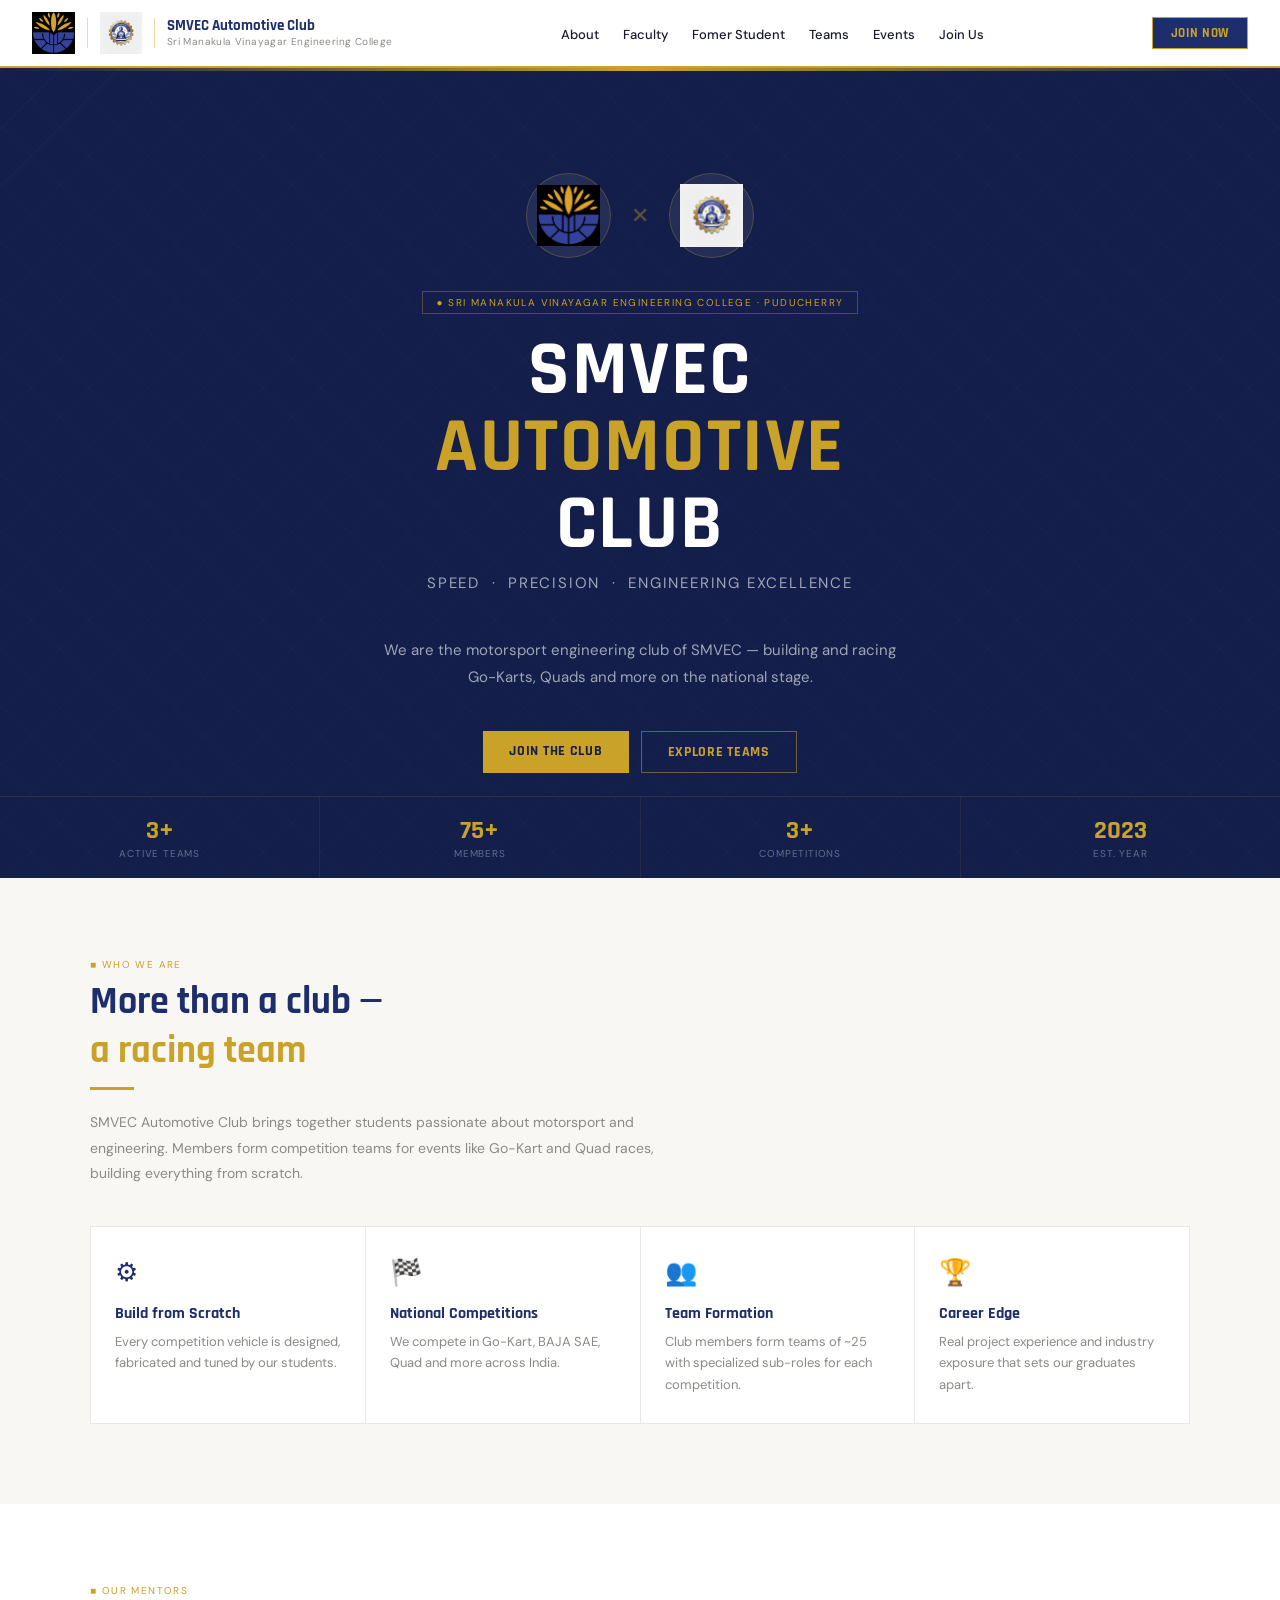
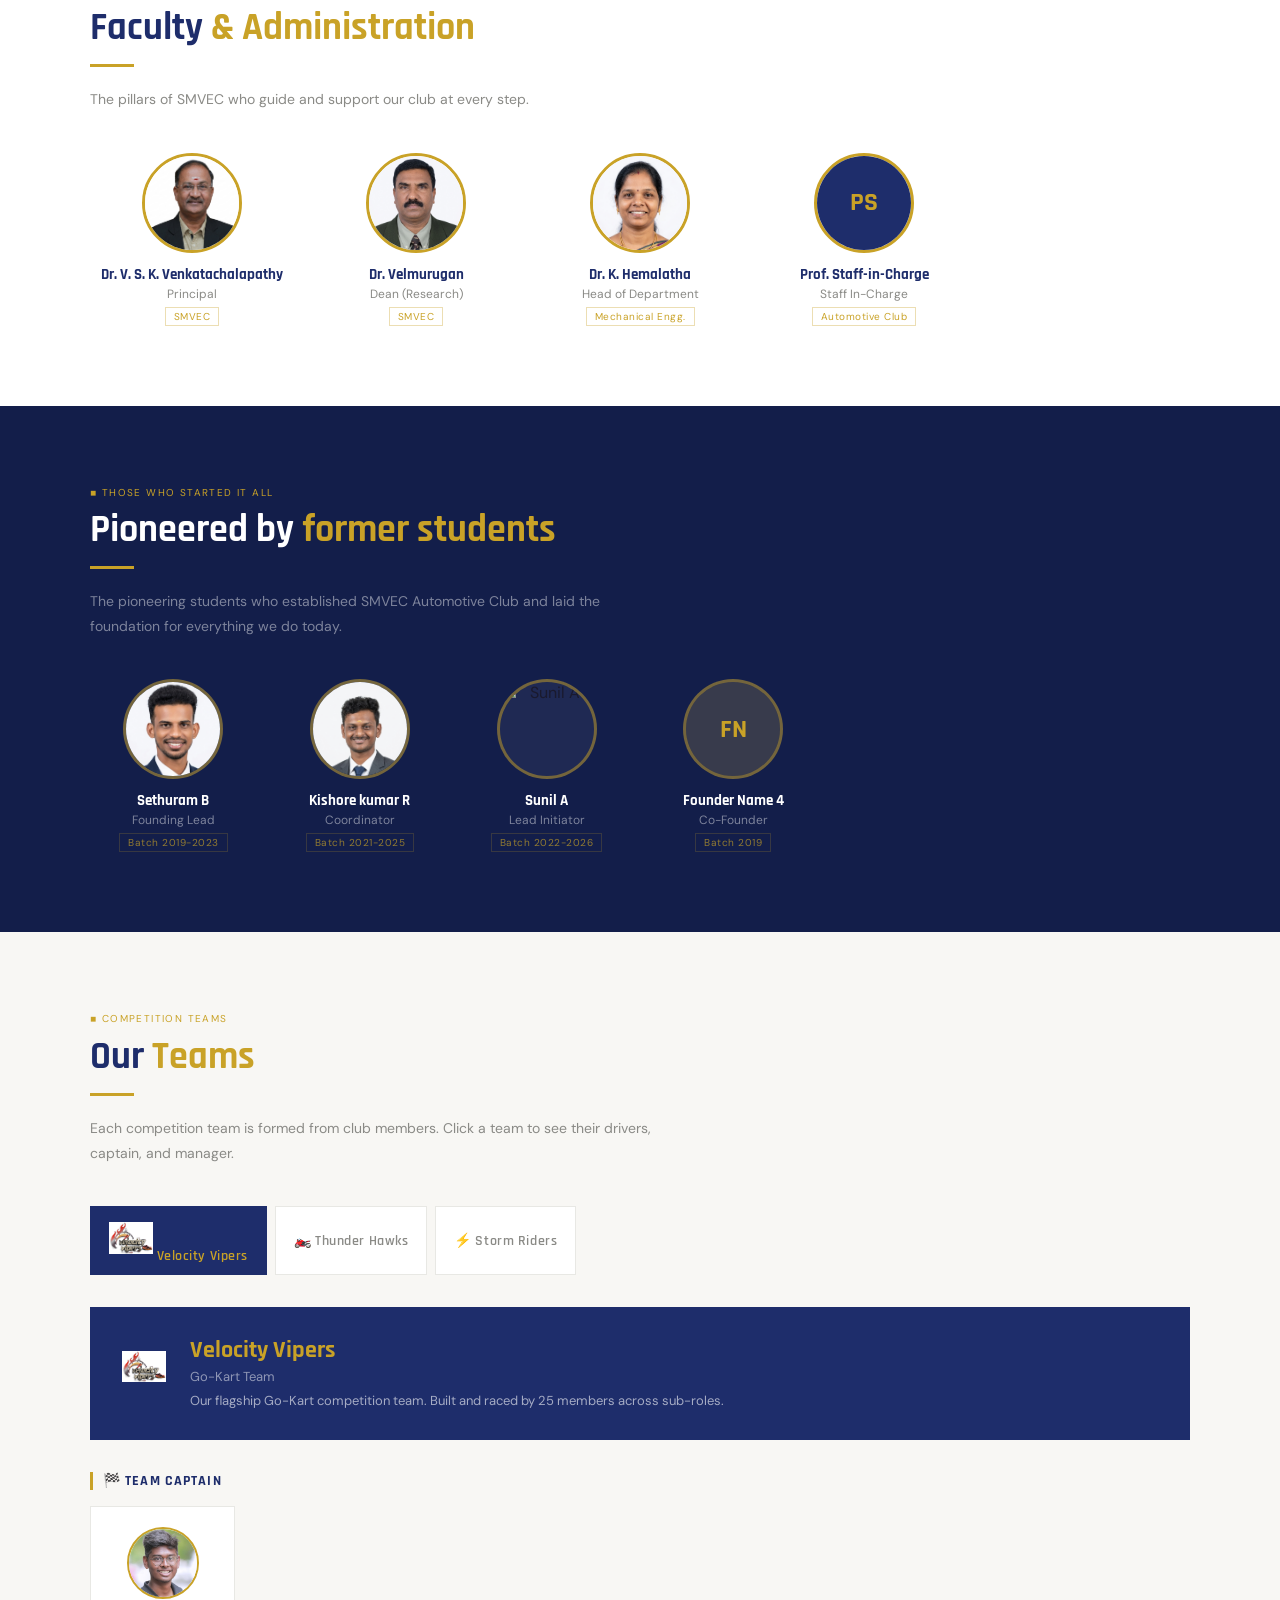
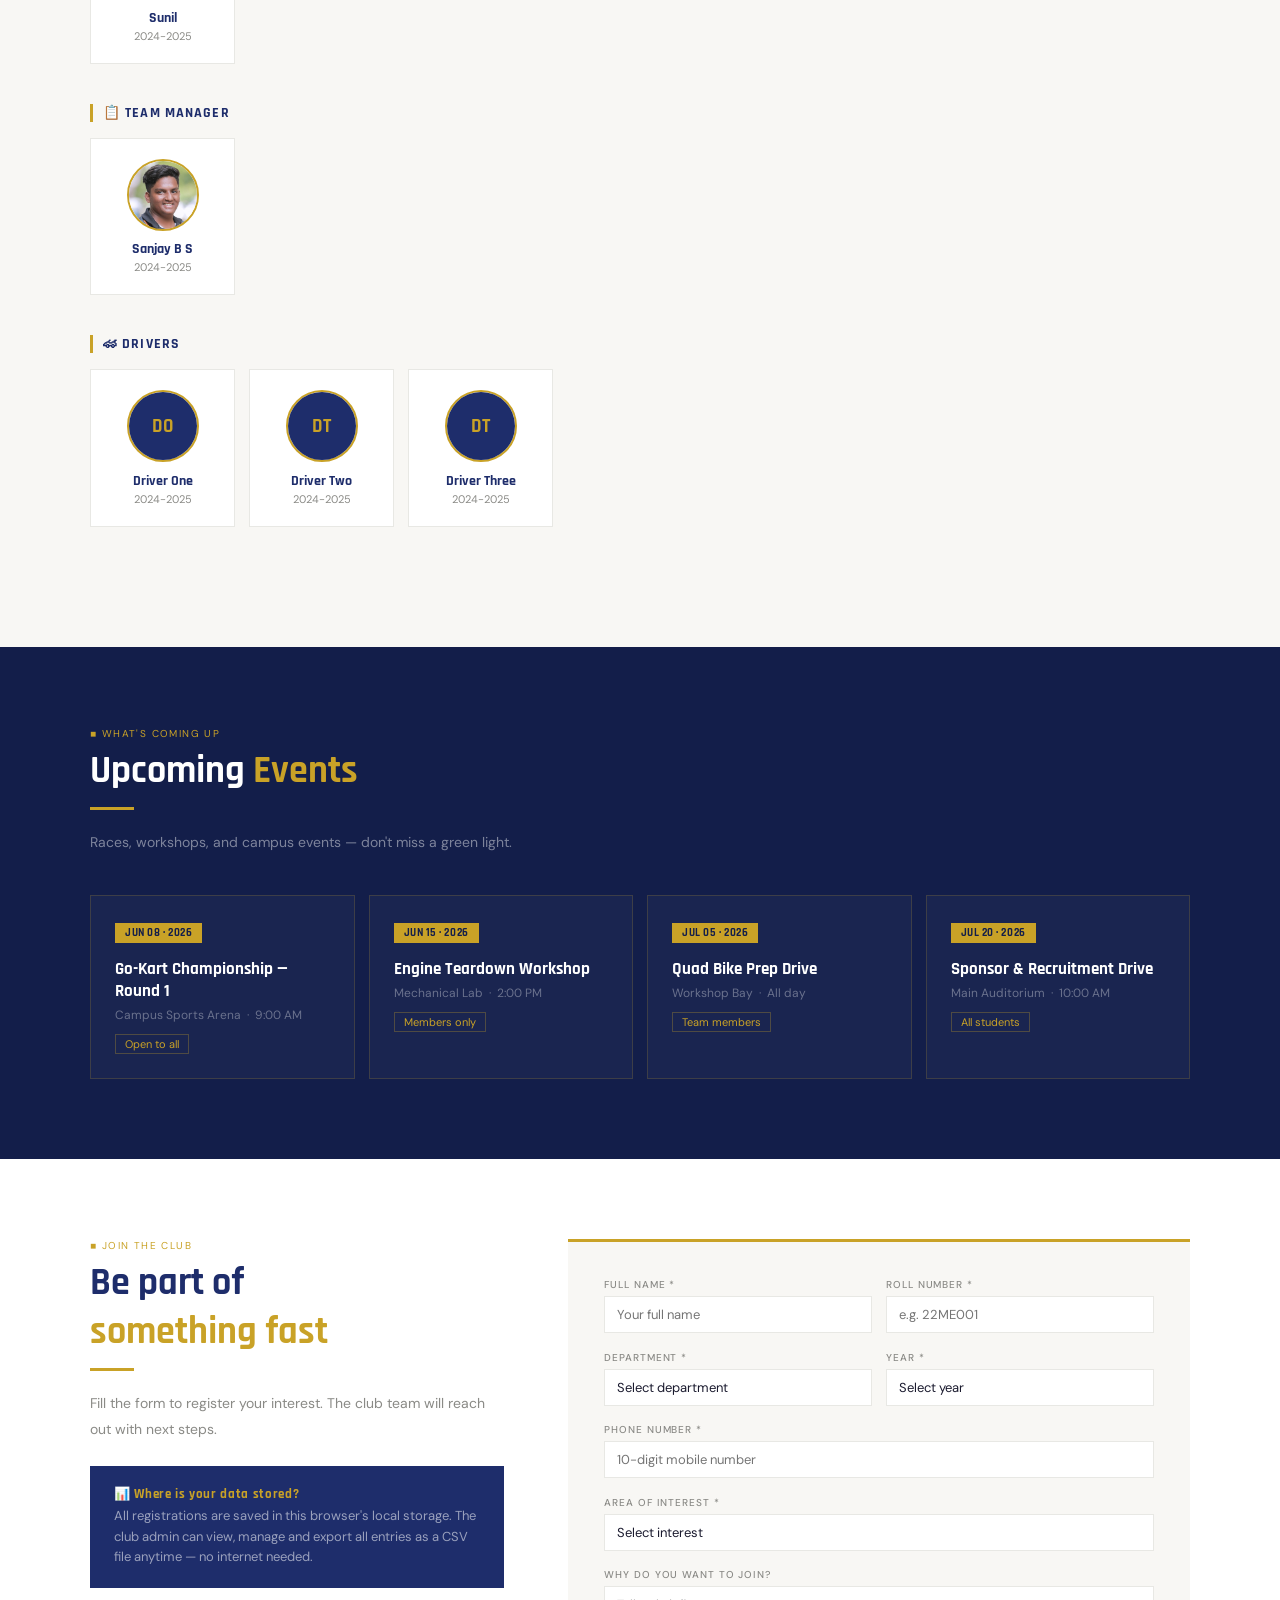
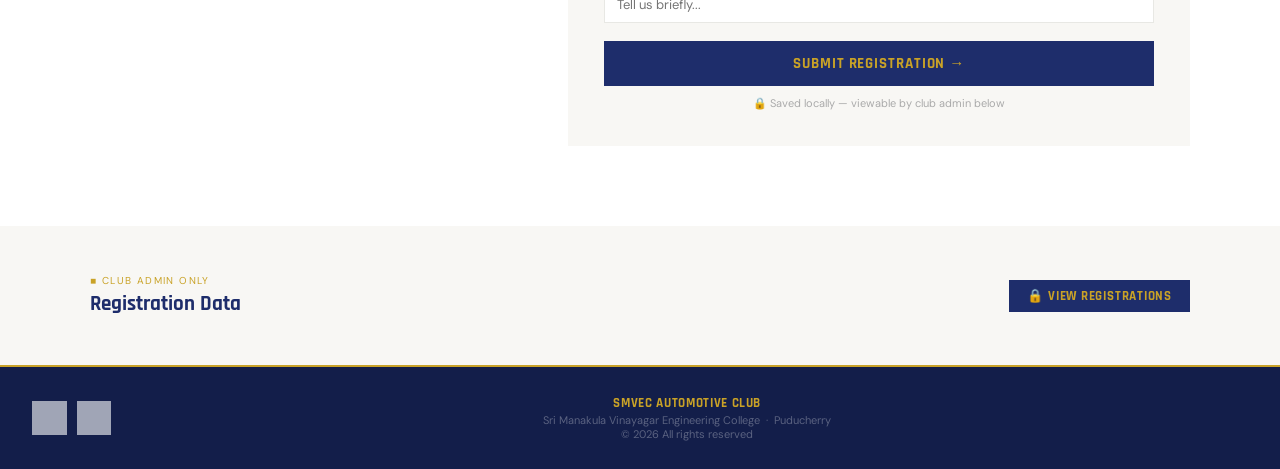
==== commit 1d18a54e: "Add files via upload" ====
--- a/index.html.html
+++ b/index.html.html
@@ -249,8 +249,8 @@
   <div class="hero-stats">
     <div class="hstat"><div class="hstat-n">3+</div><div class="hstat-l">Active Teams</div></div>
     <div class="hstat"><div class="hstat-n">75+</div><div class="hstat-l">Members</div></div>
-    <div class="hstat"><div class="hstat-n">5+</div><div class="hstat-l">Competitions</div></div>
-    <div class="hstat"><div class="hstat-n">2018</div><div class="hstat-l">Est. Year</div></div>
+    <div class="hstat"><div class="hstat-n">3+</div><div class="hstat-l">Competitions</div></div>
+    <div class="hstat"><div class="hstat-n">2023</div><div class="hstat-l">Est. Year</div></div>
   </div>
 </section>
 
@@ -436,7 +436,7 @@
 const FOUNDERS = [
   { name:"Sethuram B", role:"Founding Lead", batch:"Batch 2019-2023", photo:"sethuram.png" },
   { name:"Kishore kumar R", role:"Coordinator", batch:"Batch 2021-2025", photo:"kishore.png" },
-  { name:"Sunil A", role:"Lead Initiator", batch:"Batch 2022-2026", photo:"sunil.png" },
+  { name:"Sunil A", role:"Lead Initiator", batch:"Batch 2022-2026", photo:"sunilA.jpeg" },
   { name:"Founder Name 4", role:"Co-Founder", batch:"Batch 2019", photo:"" },
 ];
 
